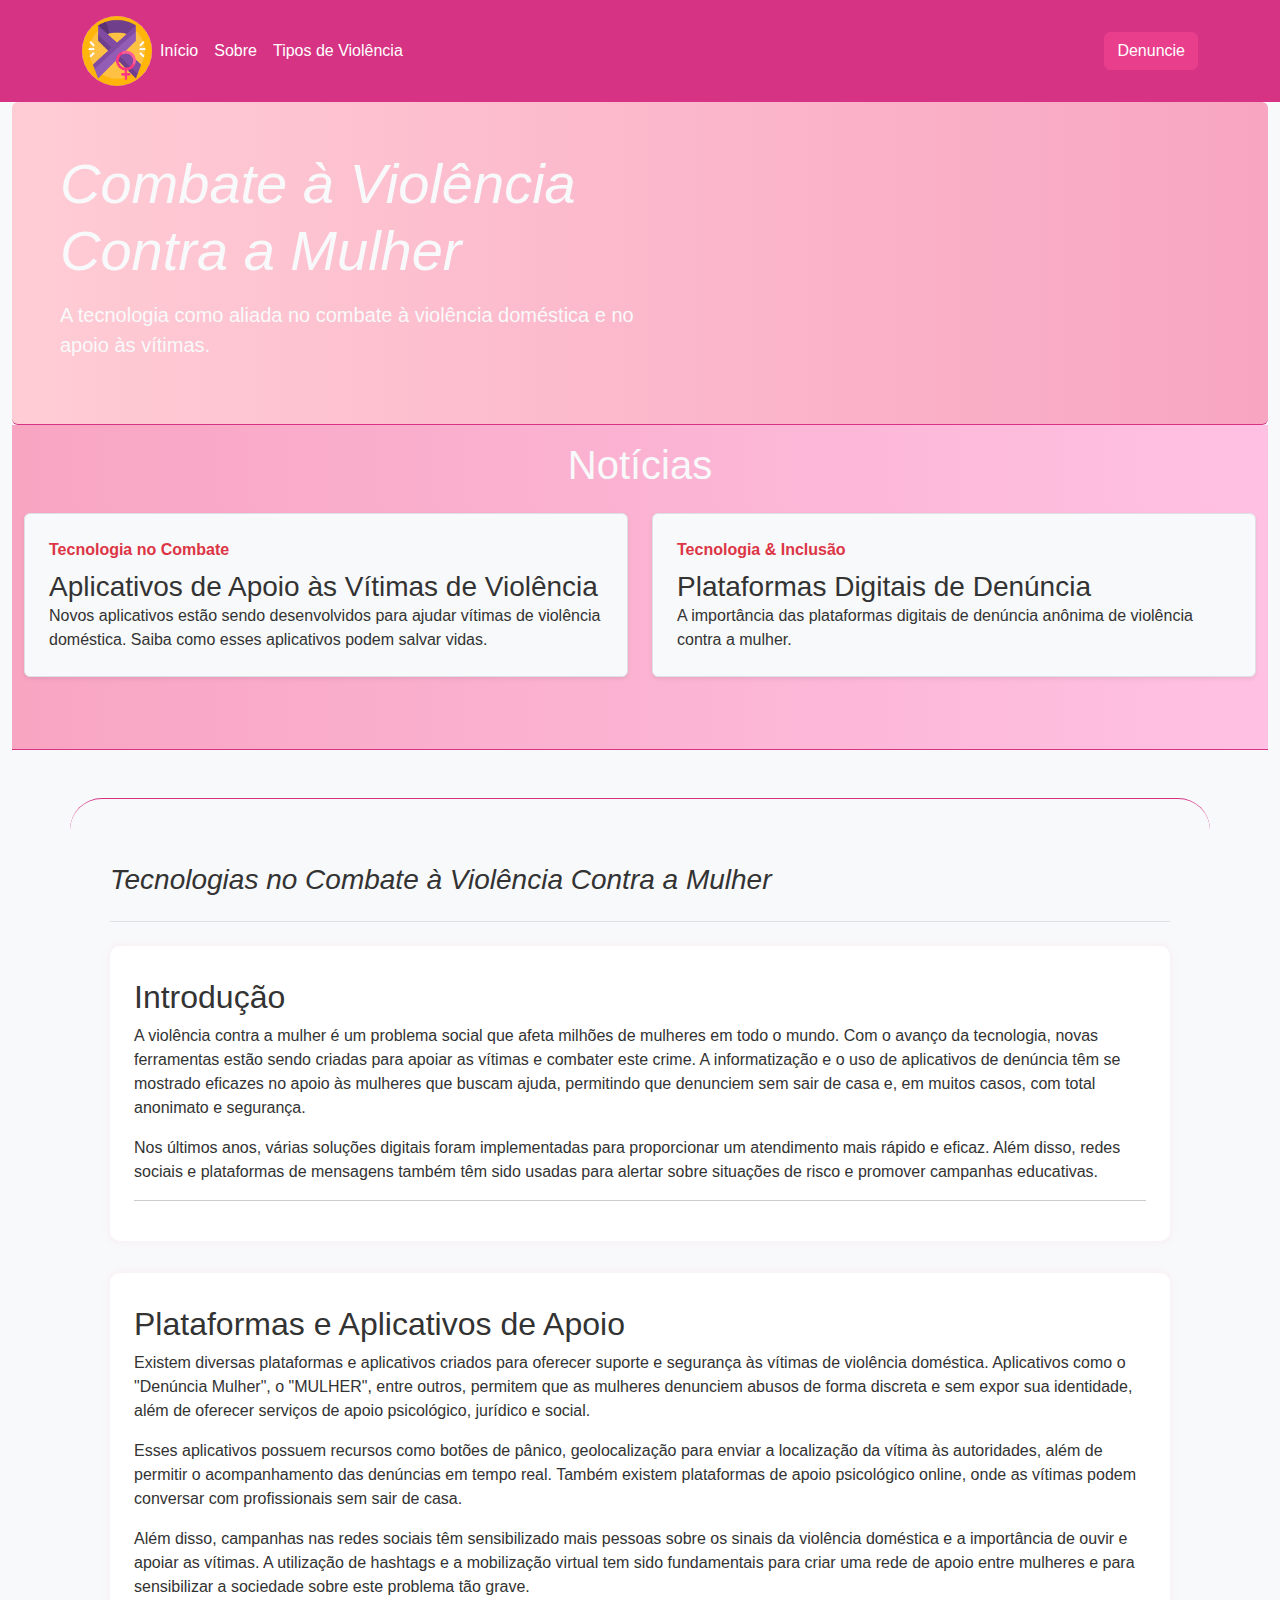
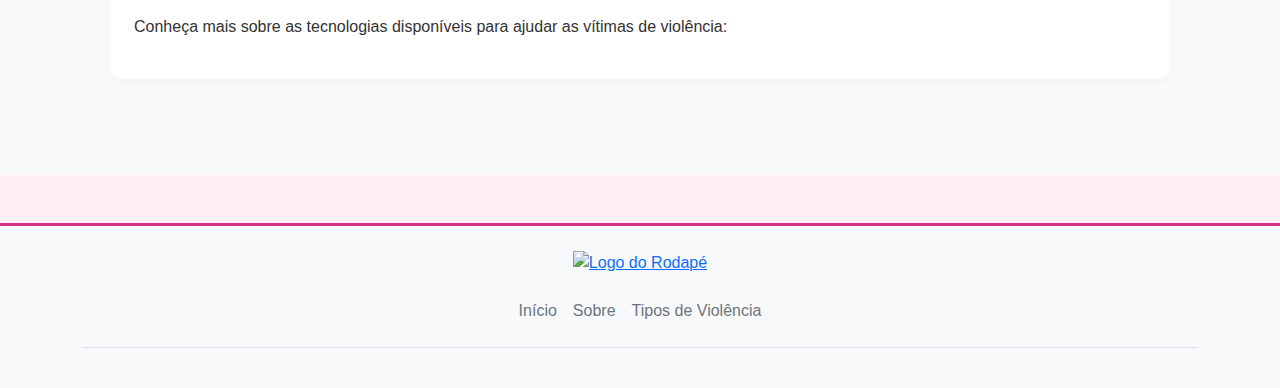
==== index.html @ 1db1b9bf "Add files via upload" ====
<!DOCTYPE html>
<html lang="pt-br">

<head>
  <meta charset="UTF-8" />
  <meta http-equiv="X-UA-Compatible" content="IE=edge" />
  <meta name="viewport" content="width=device-width, initial-scale=1.0" />
  <link rel="shortcut icon" href="./icon.png" type="image/x-icon" />
 <title>Combate à Violência Contra a Mulher</title>

  <!-- Bootstrap CSS -->
  <link href="https://cdn.jsdelivr.net/npm/bootstrap@5.3.2/dist/css/bootstrap.min.css" rel="stylesheet" />
  <link rel="stylesheet" href="style.css" />
</head>

<body>
  <header class="p-3 position-sticky top-0 header-custom" style="z-index: 5;">
    
    <div class="container">
      <div class="d-flex flex-wrap align-items-center justify-content-center justify-content-lg-start">
        <a href="https://www.gov.br/mulheres/pt-br/ligue180" class="link_governo">
          <img class="logo" width="80" height="64" src="icon.png" alt="Logo do Governo" />
        </a>

        <ul class="nav col-12 col-lg-auto me-lg-auto mb-2 justify-content-center mb-md-0">
          <li><a href="./index.html" class="nav-link px-2 text-white">Início</a></li>
          <li><a href="./sobre.html" class="nav-link px-2 text-white">Sobre</a></li>
          <li><a href="./tipos.html" class="nav-link px-2 text-white">Tipos de Violência</a></li>
        </ul>

        <div class="text-end">
          <a href="https://www.ba.gov.br/comunicacao/noticias/2025-02/365794/prevencao-violencia-contra-mulher-tem-espaco-de-acolhimento-e-denuncias-nos#:~:text=Qualquer%20folião%20pode%20fazer%20denúncias,ou%20através%20do%20número%20180." class="btn btn-danger">Denuncie</a>
        </div>
      </div>
    </div>
  </header>

  <main class="container-fluid bg-light pb-5">
    <div class="p-4 p-md-5 rounded text-light border-bottom border-danger fundo-laranja-gradiant d-flex">
      <div class="col-md-6 px-0">
        <h1 class="display-4 fst-italic">Combate à Violência Contra a Mulher</h1>
        <p class="lead my-3">A tecnologia como aliada no combate à violência doméstica e no apoio às vítimas.</p>
      </div>
    </div>

    <div class="row w-100 pb-5 fundo-vermelho-gradiant mx-auto border-bottom border-danger">
      <h2 class="text-light text-center fs-1 py-3">Notícias</h2>

      <div class="col-md-6">
        <div class="row bg-light g-0 border rounded overflow-hidden flex-md-row mb-4 shadow-sm h-md-250 position-relative">
          <div class="col p-4 d-flex flex-column position-static">
            <strong class="d-inline-block mb-2 text-danger">Tecnologia no Combate</strong>
            <h3 class="mb-0">Aplicativos de Apoio às Vítimas de Violência</h3>
            <p class="card-text mb-auto">Novos aplicativos estão sendo desenvolvidos para ajudar vítimas de violência doméstica. Saiba como esses aplicativos podem salvar vidas.</p>
          </div>
        </div>
      </div>

      <div class="col-md-6">
        <div class="row bg-light g-0 border rounded overflow-hidden flex-md-row mb-4 shadow-sm h-md-250 position-relative">
          <div class="col p-4 d-flex flex-column position-static">
            <strong class="d-inline-block mb-2 text-danger">Tecnologia & Inclusão</strong>
            <h3 class="mb-0">Plataformas Digitais de Denúncia</h3>
            <p class="mb-auto">A importância das plataformas digitais de denúncia anônima de violência contra a mulher.</p>
          </div>
        </div>
      </div>
    </div>

    <div class="row mt-5 g-5 bg-light border-top border-danger container mx-auto p-3 rounded-5">
      <div class="col-md-12">
        <h3 class="pb-4 mb-4 fst-italic border-bottom">Tecnologias no Combate à Violência Contra a Mulher</h3>

        <article>
          <h2 class="blog-post-title my-2">Introdução</h2>
          <p>A violência contra a mulher é um problema social que afeta milhões de mulheres em todo o mundo. Com o avanço da tecnologia, novas ferramentas estão sendo criadas para apoiar as vítimas e combater este crime. A informatização e o uso de aplicativos de denúncia têm se mostrado eficazes no apoio às mulheres que buscam ajuda, permitindo que denunciem sem sair de casa e, em muitos casos, com total anonimato e segurança.</p>
          <p>Nos últimos anos, várias soluções digitais foram implementadas para proporcionar um atendimento mais rápido e eficaz. Além disso, redes sociais e plataformas de mensagens também têm sido usadas para alertar sobre situações de risco e promover campanhas educativas.</p>
          <hr />
        </article>

        <article>
          <h2 class="blog-post-title my-2">Plataformas e Aplicativos de Apoio</h2>
          <p>Existem diversas plataformas e aplicativos criados para oferecer suporte e segurança às vítimas de violência doméstica. Aplicativos como o "Denúncia Mulher", o "MULHER", entre outros, permitem que as mulheres denunciem abusos de forma discreta e sem expor sua identidade, além de oferecer serviços de apoio psicológico, jurídico e social.</p>
          <p>Esses aplicativos possuem recursos como botões de pânico, geolocalização para enviar a localização da vítima às autoridades, além de permitir o acompanhamento das denúncias em tempo real. Também existem plataformas de apoio psicológico online, onde as vítimas podem conversar com profissionais sem sair de casa.</p>
          <p>Além disso, campanhas nas redes sociais têm sensibilizado mais pessoas sobre os sinais da violência doméstica e a importância de ouvir e apoiar as vítimas. A utilização de hashtags e a mobilização virtual tem sido fundamentais para criar uma rede de apoio entre mulheres e para sensibilizar a sociedade sobre este problema tão grave.</p>
          <p>Conheça mais sobre as tecnologias disponíveis para ajudar as vítimas de violência:</p>
        </article>
      </div>
    </div>
  </main>

  <!-- Rodapé -->
  <footer class="mt-5 bg-light border-top border-danger border-3 py-4">
    <div class="container text-center">
      <a href="https://www.gov.br/mdh/pt-br/assuntos/denuncie-violencia-contra-a-mulher/violencia-contra-a-mulher" target="_blank">
        <img src="https://cdn-icons-png.flaticon.com/512/6174/6174427.png" alt="Logo do Rodapé" width="32" />
      </a>

      <ul class="nav justify-content-center border-bottom pb-3 mt-3 mb-3">
        <li class="nav-item"><a href="./index.html" class="nav-link px-2 text-muted">Início</a></li>
        <li class="nav-item"><a href="./sobre.html" class="nav-link px-2 text-muted">Sobre</a></li>
        <li class="nav-item"><a href="./tipos-violencia.html" class="nav-link px-2 text-muted">Tipos de Violência</a></li>
      </ul>
    </div>
  </footer>

  <!-- Bootstrap Bundle -->
  <script src="https://cdn.jsdelivr.net/npm/bootstrap@5.2.2/dist/js/bootstrap.bundle.min.js" crossorigin="anonymous"></script>
</body>
</html>
---- style.css ----
/* Reset básico */
* {
    margin: 0;
    padding: 0;
    box-sizing: border-box;
  }
  
  body {
    font-family: 'Segoe UI', Tahoma, Geneva, Verdana, sans-serif;
    background-color: #fff0f5; /* rosa claro */
    color: #333;
  }
  
  header {
    background-color: #d63384 !important; /* rosa forte */
  }
  
  .nav-link {
    color: white !important;
  }
  
  .nav-link:hover {
    text-decoration: underline;
  }
  
  .link_governo {
    display: flex;
    background-color: #f8c2dc;
    width: 70px;
    height: 70px;
    border-radius: 50%;
    overflow: hidden;
    align-items: center;
    justify-content: center;
    transition: 0.3s;
  }
  
  .link_governo:hover {
    background-color: #f08fb5;
  }
  
  .logo {
    width: 100%;
    height: 100%;
    object-fit: cover;
  }
  
  .btn-danger {
    background-color: #e83e8c;
    border-color: #e83e8c;
  }
  
  .btn-danger:hover {
    background-color: #c2185b;
    border-color: #c2185b;
  }
  
  main {
    background-color: #ffe6f0;
  }
  
  .fundo-laranja-gradiant {
    background: linear-gradient(90deg, #ffccd5 0%, #f8a5c2 100%);
  }
  
  .fundo-vermelho-gradiant {
    background: linear-gradient(90deg, #f8a5c2 0%, #ffc1e3 100%);
  }
  
  article {
    background-color: #ffffff;
    padding: 1.5rem;
    border-radius: 10px;
    margin-bottom: 2rem;
    box-shadow: 0 0 10px rgba(255, 105, 180, 0.1);
  }
  
  footer {
    background-color: #f8c2dc;
    padding: 20px 0;
  }
  
  footer .nav-link {
    color: #6c757d !important;
  }
  
  footer .nav-link:hover {
    color: #d63384 !important;
  }
  
  .border-danger {
    border-color: #d63384 !important;
  }
  .header-custom {
    background-color: #ff69b4; /* Rosa médio */
}

.main-custom {
    background-color: #ffe4e1; /* Rosa bem claro para não cansar a visão */
}
    .footer-custom {
        background-color: #ff1493; /* Rosa escuro */
    }
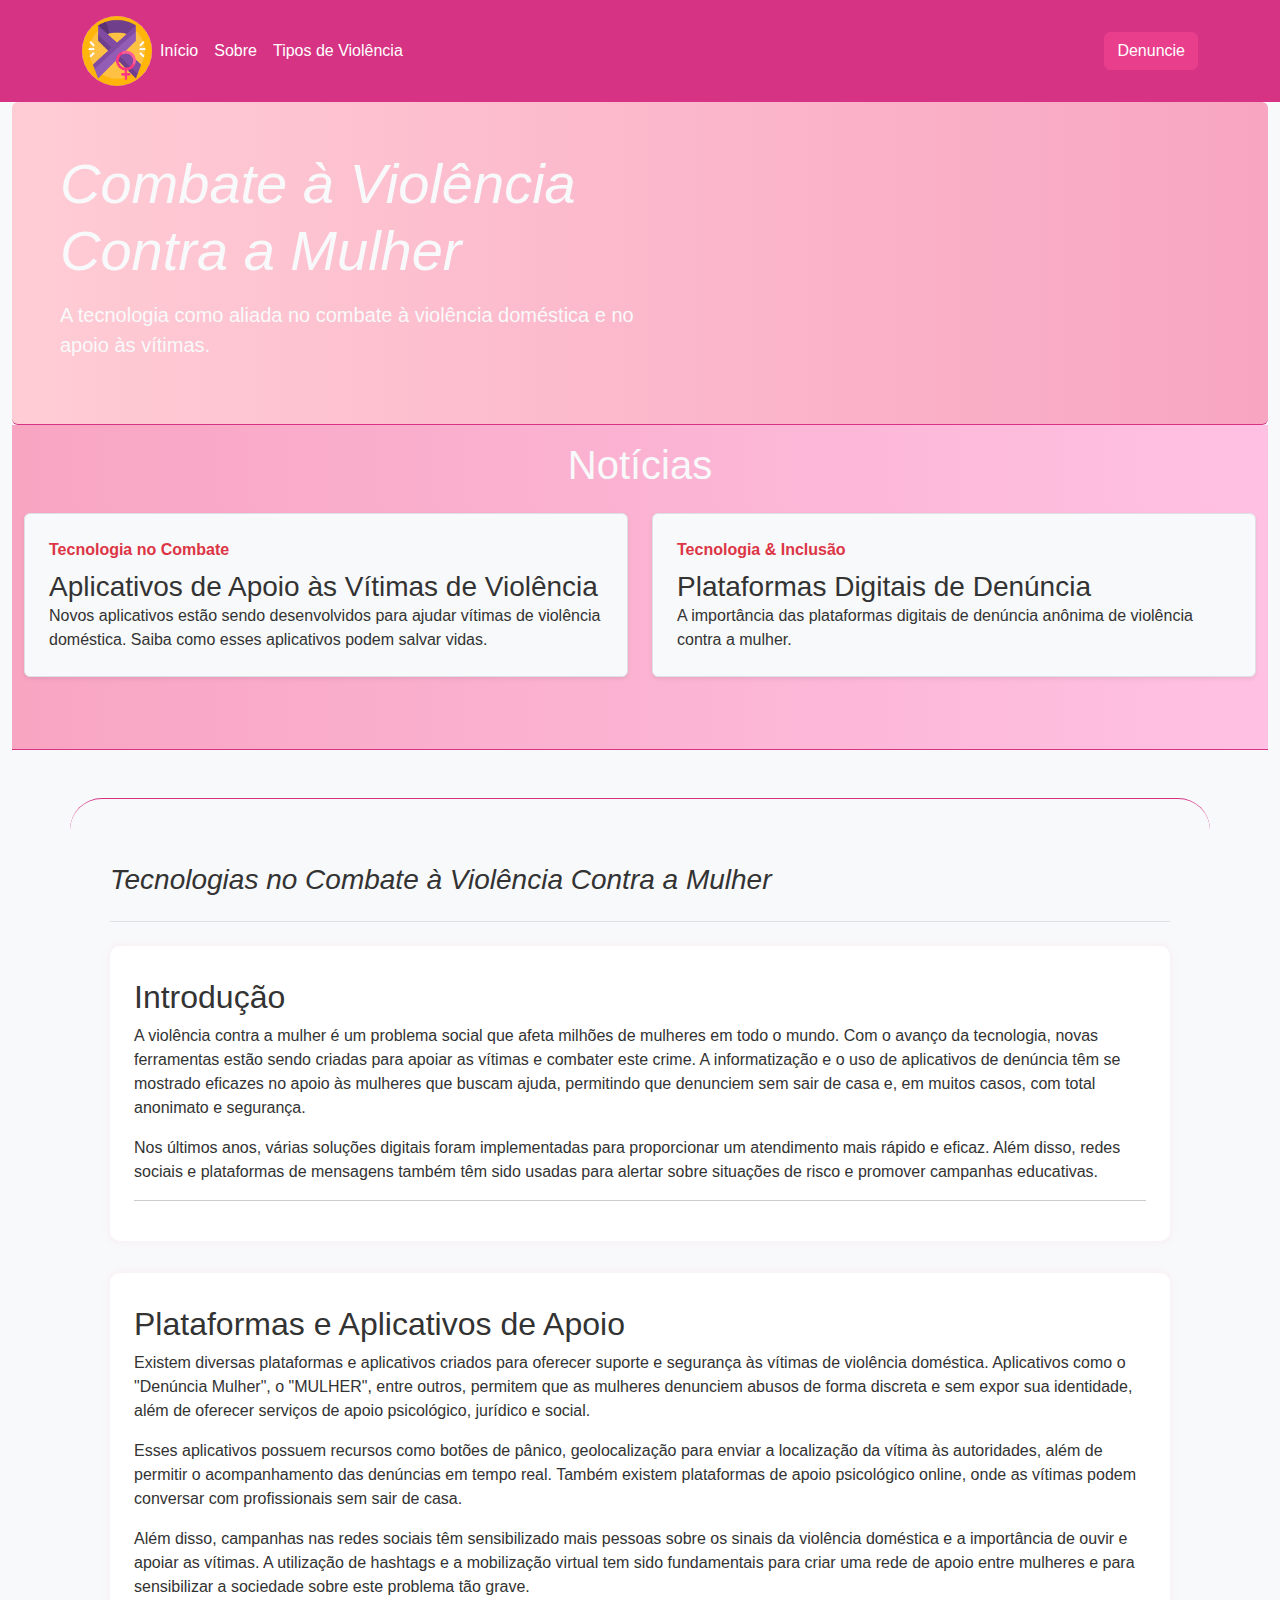
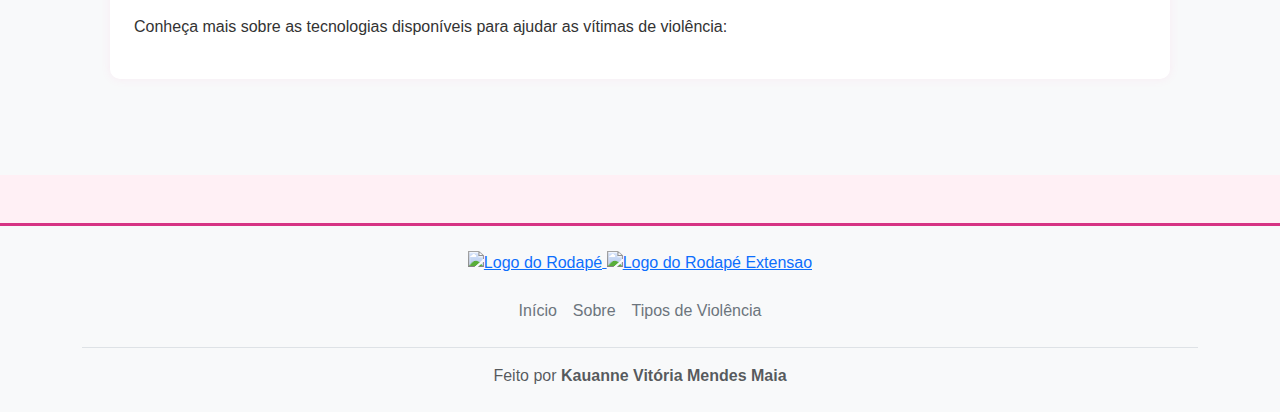
==== commit 8e9c65ec: "Update index.html" ====
--- a/index.html
+++ b/index.html
@@ -89,20 +89,24 @@
     </div>
   </main>
 
-  <!-- Rodapé -->
-  <footer class="mt-5 bg-light border-top border-danger border-3 py-4">
-    <div class="container text-center">
-      <a href="https://www.gov.br/mdh/pt-br/assuntos/denuncie-violencia-contra-a-mulher/violencia-contra-a-mulher" target="_blank">
-        <img src="https://cdn-icons-png.flaticon.com/512/6174/6174427.png" alt="Logo do Rodapé" width="32" />
-      </a>
+ <!-- Rodapé -->
+ <footer class="mt-5 bg-light border-top border-danger border-3 py-4">
+  <div class="container text-center">
+    <a href="https://www.gov.br/mdh/pt-br/assuntos/denuncie-violencia-contra-a-mulher/violencia-contra-a-mulher" target="_blank">
+      <img src="https://cdn-icons-png.flaticon.com/512/6174/6174427.png" alt="Logo do Rodapé" width="32" />
+      <img src="./WhatsApp_Image_2025-04-05_at_14.50.52-removebg-preview.png" alt="Logo do Rodapé Extensao" width="32" />
+    </a>
 
-      <ul class="nav justify-content-center border-bottom pb-3 mt-3 mb-3">
-        <li class="nav-item"><a href="./index.html" class="nav-link px-2 text-muted">Início</a></li>
-        <li class="nav-item"><a href="./sobre.html" class="nav-link px-2 text-muted">Sobre</a></li>
-        <li class="nav-item"><a href="./tipos-violencia.html" class="nav-link px-2 text-muted">Tipos de Violência</a></li>
-      </ul>
-    </div>
-  </footer>
+    <ul class="nav justify-content-center border-bottom pb-3 mt-3 mb-3">
+      <li class="nav-item"><a href="./index.html" class="nav-link px-2 text-muted">Início</a></li>
+      <li class="nav-item"><a href="./sobre.html" class="nav-link px-2 text-muted">Sobre</a></li>
+      <li class="nav-item"><a href="./tipos.html" class="nav-link px-2 text-muted">Tipos de Violência</a></li>
+    </ul>
+
+    <p class="text-muted text-center mb-0">Feito por <strong>Kauanne Vitória Mendes Maia</strong></p>
+  </div>
+</footer>
+
 
   <!-- Bootstrap Bundle -->
   <script src="https://cdn.jsdelivr.net/npm/bootstrap@5.2.2/dist/js/bootstrap.bundle.min.js" crossorigin="anonymous"></script>
